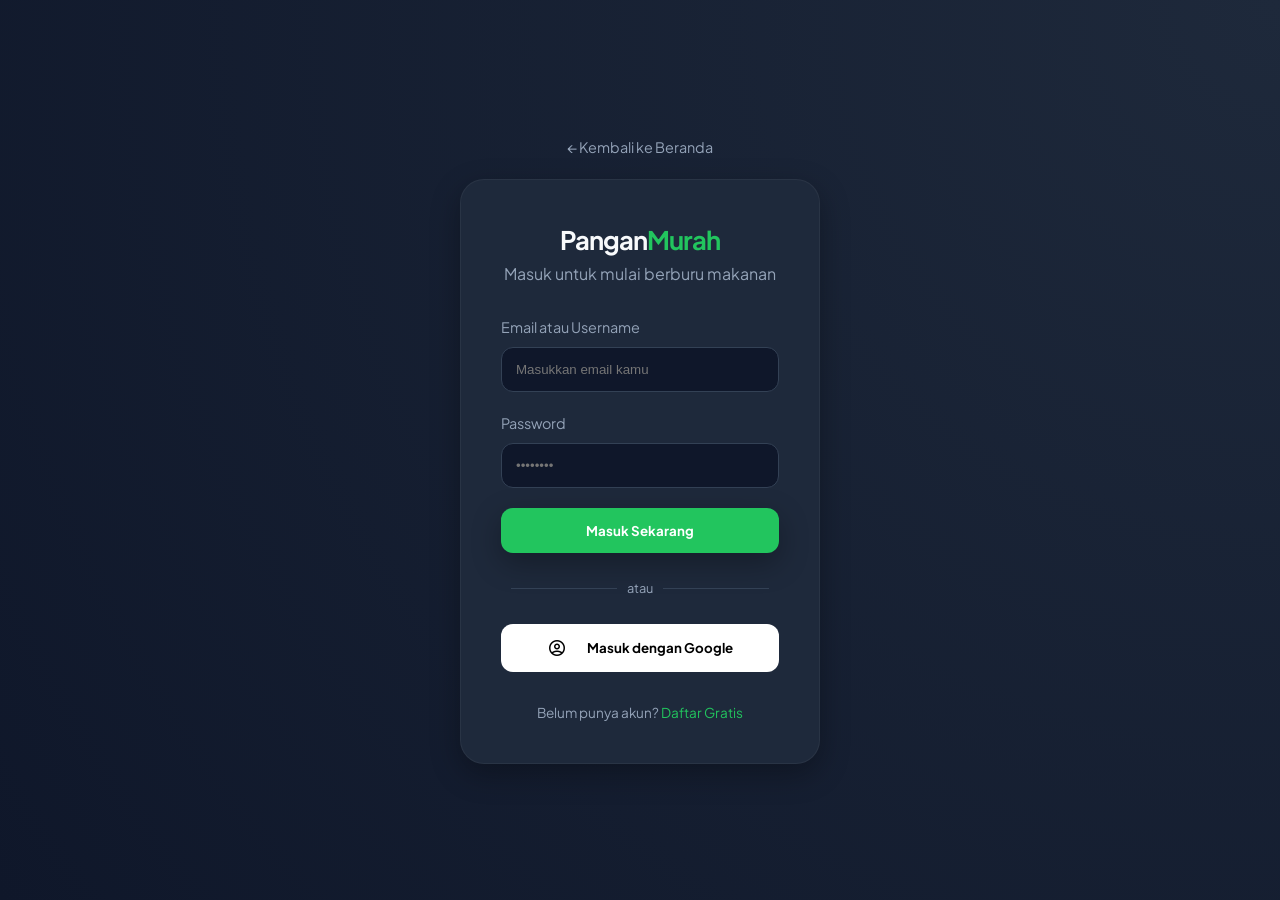
==== login.html @ 5896eb31 "update landing page" ====
<!DOCTYPE html>
<html lang="id">
<head>
    <meta charset="UTF-8">
    <meta name="viewport" content="width=device-width, initial-scale=1.0">
    <title>Login | Pangan Murah</title>
    <link href="https://fonts.googleapis.com/css2?family=Plus+Jakarta+Sans:wght@400;600;700&display=swap" rel="stylesheet">
    <link rel="stylesheet" href="style.css">
    <link rel="stylesheet" href="https://fonts.googleapis.com/css2?family=Material+Symbols+Outlined:opsz,wght,FILL,GRAD@20..48,100..700,0..1,-50..200" />
    <style>
        /* Styling Khusus Halaman Login */
        body {
            display: flex;
            align-items: center;
            justify-content: center;
            min-height: 100vh;
            margin: 0;
            background: radial-gradient(circle at top right, #1e293b, #0f172a);
        }
        .login-container {
            width: 100%;
            max-width: 400px;
            padding: 20px;
        }
        .login-box {
            background: var(--surface);
            padding: 40px;
            border-radius: 24px;
            border: 1px solid rgba(255,255,255,0.05);
        }
        .back-home {
            display: block;
            margin-bottom: 20px;
            color: var(--text-muted);
            text-decoration: none;
            font-size: 0.9rem;
        }
        .back-home:hover { color: var(--primary); }
        
        .input-group { margin-bottom: 20px; text-align: left; }
        .input-group label { display: block; margin-bottom: 8px; font-size: 0.9rem; color: var(--text-muted); }
        .input-group input {
            width: 100%;
            padding: 14px;
            border-radius: 12px;
            border: 1px solid #334155;
            background: #0f172a;
            color: white;
            outline: none;
        }
        .input-group input:focus { border-color: var(--primary); }
        
        .btn-full { width: 100%; text-align: center; border: none; font-family: inherit; cursor: pointer; }
        
        .google-btn {
            background: white;
            color: #000;
            display: flex;
            align-items: center;
            justify-content: center;
            gap: 10px;
            margin-top: 20px;
        }
        
        .divider {
            margin: 25px 0;
            display: flex;
            align-items: center;
            color: var(--text-muted);
            font-size: 0.8rem;
        }
        .divider::before, .divider::after {
            content: "";
            flex: 1;
            height: 1px;
            background: #334155;
            margin: 0 10px;
        }
    </style>
</head>
<body>

    <div class="login-container text-center">
        <a href="index.html" class="back-home">← Kembali ke Beranda</a>
        
        <div class="login-box shadow">
            <div class="logo mb-2">Pangan<span>Murah</span></div>
            <p style="color: var(--text-muted); margin-bottom: 30px;">Masuk untuk mulai berburu makanan</p>

            <form action="#">
                <div class="input-group">
                    <label>Email atau Username</label>
                    <input type="text" placeholder="Masukkan email kamu" required>
                </div>
                
                <div class="input-group">
                    <label>Password</label>
                    <input type="password" placeholder="••••••••" required>
                </div>

                <button type="submit" class="btn-primary btn-full shadow">Masuk Sekarang</button>
                
                <div class="divider">atau</div>

                <button type="button" class="btn-primary google-btn btn-full">
                    <span class="material-symbols-outlined" style="margin-right: 10px; font-size: 20px;">account_circle</span>
                    Masuk dengan Google
                </button>
            </form>

            <p style="margin-top: 30px; font-size: 0.85rem; color: var(--text-muted);">
                Belum punya akun? <a href="register.html" style="color: var(--primary); text-decoration: none;">Daftar Gratis</a>
            </p>
        </div>
    </div>

</body>
</html>
---- style.css ----
/* --- Root Variables (Design System Pangan Murah) --- */
:root {
    --primary: #22C55E;   /* Rescue Green */
    --secondary: #F97316; /* Fresh Orange */
    --dark: #0F172A;      /* Dark Slate */
    --surface: #1E293B;   /* Card Background */
    --text-light: #F8FAFC;
    --text-muted: #94A3B8;
}

/* --- Basic Reset --- */
* {
    margin: 0;
    padding: 0;
    box-sizing: border-box;
}

html {
    scroll-behavior: smooth;
}

body {
    font-family: 'Plus Jakarta Sans', sans-serif;
    background-color: var(--dark);
    color: var(--text-light);
    line-height: 1.6;
    overflow-x: hidden;
}

.container {
    max-width: 1100px;
    margin: 0 auto;
    padding: 0 20px;
}

.text-center { text-align: center; }
.shadow { box-shadow: 0 10px 30px rgba(0,0,0,0.3); }

/* --- Navigation --- */
header {
    padding: 20px 0;
    background-color: rgba(15, 23, 42, 0.9);
    position: sticky;
    top: 0;
    z-index: 1000;
    border-bottom: 1px solid rgba(255,255,255,0.05);
}

nav {
    display: flex;
    justify-content: space-between;
    align-items: center;
}

/* Container Navigasi */
nav {
    display: flex;
    justify-content: space-between;
    align-items: center;
    padding: 15px 0;
}

.nav-links {
    display: flex;
    list-style: none;
    gap: 30px; /* Jarak antar menu */
}

.nav-links a {
    text-decoration: none;
    color: var(--text-muted);
    font-weight: 500;
    font-size: 0.95rem;
    transition: 0.3s;
}

.nav-links a:hover {
    color: var(--primary);
}

/* Bagian Tombol Kanan */
.nav-auth {
    display: flex;
    align-items: center;
    gap: 15px;
}

.btn-login {
    text-decoration: none;
    color: white;
    font-weight: 600;
    padding: 10px 20px;
    transition: 0.3s;
}

.btn-login:hover {
    color: var(--primary);
}

/* Tombol Daftar di Navbar (Versi lebih kecil) */
nav .btn-primary {
    padding: 10px 20px;
    font-size: 0.9rem;
    border-radius: 10px;
}

.logo {
    font-size: 1.6rem;
    font-weight: 700;
    letter-spacing: -1px;
}

.logo span { color: var(--primary); }

.nav-links {
    display: flex;
    list-style: none;
    gap: 25px;
    align-items: center;
}

.nav-links a {
    color: var(--text-light);
    text-decoration: none;
    font-weight: 500;
    font-size: 0.95rem;
    transition: color 0.3s;
}

.nav-links a:hover { color: var(--primary); }

/* --- Buttons --- */
.btn-primary {
    background-color: var(--primary);
    color: white;
    padding: 14px 28px;
    border-radius: 12px;
    text-decoration: none;
    font-weight: 700;
    display: inline-block;
    transition: all 0.3s;
    border: none;
    cursor: pointer;
}

.btn-primary:hover {
    background-color: #16a34a;
    transform: translateY(-2px);
}

.btn-outline {
    border: 1px solid var(--primary);
    color: var(--primary);
    padding: 10px 20px;
    border-radius: 10px;
    text-decoration: none;
    transition: 0.3s;
}

.btn-outline:hover {
    background-color: var(--primary);
    color: white;
}

/* --- Hero Section --- */
.hero {
    display: flex;
    align-items: center;
    padding: 100px 20px;
    gap: 60px;
    min-height: 80vh;
}

.hero-content { flex: 1.2; }

.hero-content h1 {
    font-size: 3.5rem;
    line-height: 1.1;
    margin-bottom: 25px;
}

.highlight { color: var(--secondary); }

.hero-content p {
    font-size: 1.15rem;
    color: var(--text-muted);
    margin-bottom: 35px;
    max-width: 500px;
}

.hero-image {
    flex: 1;
    position: relative;
}

.main-img {
    width: 100%;
    border-radius: 24px;
    border: 8px solid var(--surface);
}

.badge-discount {
    position: absolute;
    top: -20px;
    right: -20px;
    background: var(--secondary);
    color: white;
    padding: 15px 25px;
    border-radius: 50px;
    font-weight: 800;
    font-size: 1.2rem;
    transform: rotate(12deg);
}

/* --- Features Section --- */
.features-bg {
    background-color: #0c1222;
    padding: 100px 0;
}

.section-title {
    font-size: 2.2rem;
    margin-bottom: 60px;
}

.features-grid {
    display: grid;
    grid-template-columns: repeat(auto-fit, minmax(280px, 1fr));
    gap: 30px;
}

.feature-card {
    background: var(--surface);
    padding: 40px;
    border-radius: 24px;
    text-align: left;
    transition: transform 0.3s;
}

.feature-card:hover {
    transform: translateY(-10px);
    border: 1px solid var(--primary);
}

.feature-card .icon {
    font-size: 2.5rem;
    margin-bottom: 20px;
}

.feature-card h3 {
    margin-bottom: 15px;
    font-size: 1.4rem;
}

.feature-card p {
    color: var(--text-muted);
}

/* --- Testimonial & Form --- */
.testimonial-section {
    padding: 100px 20px;
    display: grid;
    grid-template-columns: 1fr 1fr;
    gap: 50px;
    align-items: center;
}

.testimonial-card {
    background: linear-gradient(135deg, var(--surface), var(--dark));
    padding: 50px;
    border-radius: 24px;
    position: relative;
}

.testimonial-card p {
    font-style: italic;
    font-size: 1.3rem;
    margin-bottom: 20px;
}

.testimonial-card cite {
    color: var(--primary);
    font-weight: 600;
    display: block;
}

.cta-form {
    background: var(--surface);
    padding: 50px;
    border-radius: 24px;
}

.cta-form h3 { font-size: 1.8rem; margin-bottom: 10px; }
.cta-form p { color: var(--text-muted); margin-bottom: 25px; }

.form-group {
    display: flex;
    gap: 10px;
}

.form-group input {
    flex: 1;
    padding: 15px;
    border-radius: 12px;
    border: 1px solid #334155;
    background: #0f172a;
    color: white;
}

/* --- Footer v2.0 Styling --- */
footer {
    background: #080d1a;
    padding: 80px 0 40px;
    border-top: 1px solid rgba(255, 255, 255, 0.05);
    color: var(--text-light);
}

.footer-grid {
    display: grid;
    grid-template-columns: 2fr 1fr 1fr 1fr;
    gap: 40px;
    margin-bottom: 60px;
}

.footer-brand p {
    color: var(--text-muted);
    margin: 20px 0;
    max-width: 300px;
}

.footer-links-group h4 {
    font-size: 1.1rem;
    margin-bottom: 25px;
    color: var(--primary);
}

.footer-links-group ul {
    list-style: none;
    padding: 0;
}

.footer-links-group ul li {
    margin-bottom: 12px;
}

.footer-links-group ul li a {
    text-decoration: none;
    color: var(--text-muted);
    transition: 0.3s;
}

.footer-links-group ul li a:hover {
    color: var(--primary);
    padding-left: 5px;
}

.footer-links-group p {
    color: var(--text-muted);
    font-size: 0.9rem;
    margin-bottom: 10px;
}

.social-icons {
    display: flex;
    gap: 15px;
}

.social-icons a {
    text-decoration: none;
    background: var(--surface);
    width: 40px;
    height: 40px;
    display: flex;
    align-items: center;
    justify-content: center;
    border-radius: 50%;
    transition: 0.3s;
}

.social-icons a:hover {
    background: var(--primary);
    transform: translateY(-3px);
}

.footer-bottom {
    padding-top: 30px;
    border-top: 1px solid rgba(255, 255, 255, 0.05);
    font-size: 0.85rem;
    color: var(--text-muted);
}

/* Responsive Mobile */
@media (max-width: 768px) {
    .footer-grid {
        grid-template-columns: 1fr;
        text-align: center;
    }
    .footer-brand p {
        margin: 20px auto;
    }
    .social-icons {
        justify-content: center;
    }
}

/* --- Responsive (Mobile) --- */
@media (max-width: 992px) {
    .hero { flex-direction: column; text-align: center; padding: 60px 20px; }
    .hero-content h1 { font-size: 2.5rem; }
    .hero-content p { margin: 0 auto 30px; }
    .testimonial-section { grid-template-columns: 1fr; }
    .form-group { flex-direction: column; }
    .nav-links { display: none; }
}

/* --- Optimized Responsive Breakpoints --- */

/* Tablet & Mobile Landscape */
@media (max-width: 992px) {
    .hero {
        flex-direction: column-reverse; /* Gambar di atas, teks di bawah */
        text-align: center;
        padding: 40px 20px;
        gap: 30px;
    }

    .hero-content h1 {
        font-size: 2.5rem;
    }

    .hero-content p {
        margin: 0 auto 30px;
    }

    .testimonial-section {
        grid-template-columns: 1fr; /* Menumpuk vertikal */
        gap: 30px;
    }

    .nav-links {
        display: none; /* Sembunyikan menu desktop, bisa diganti hamburger menu nanti */
    }
}

/* Smartphone Portrait (Layar sangat kecil) */
@media (max-width: 576px) {
    .hero-content h1 {
        font-size: 2rem;
    }

    .badge-discount {
        padding: 8px 16px;
        font-size: 1rem;
        right: 10px;
        top: 10px;
    }

    .form-group {
        flex-direction: column; /* Input dan tombol jadi atas-bawah */
    }

    .form-group input {
        width: 100%;
    }

    .feature-card {
        padding: 25px;
    }

    .footer-content {
        flex-direction: column;
        text-align: center;
    }

    .footer-links {
        margin-top: 20px;
    }

    .footer-links a {
        margin: 0 10px;
    }
}
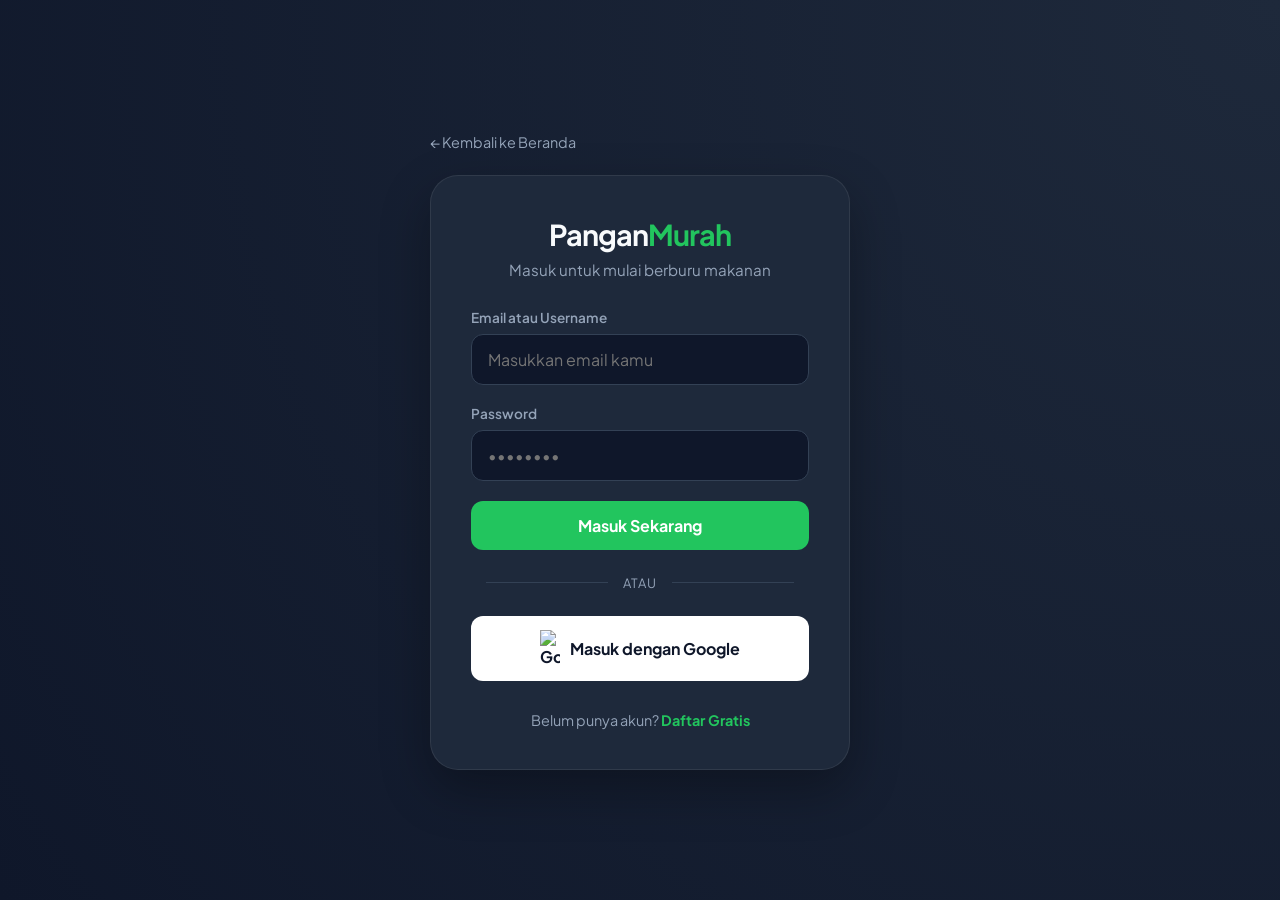
==== commit f4f5afe7: "update kali kali" ====
--- a/login.html
+++ b/login.html
@@ -5,87 +5,179 @@
     <meta name="viewport" content="width=device-width, initial-scale=1.0">
     <title>Login | Pangan Murah</title>
     <link href="https://fonts.googleapis.com/css2?family=Plus+Jakarta+Sans:wght@400;600;700&display=swap" rel="stylesheet">
-    <link rel="stylesheet" href="style.css">
     <link rel="stylesheet" href="https://fonts.googleapis.com/css2?family=Material+Symbols+Outlined:opsz,wght,FILL,GRAD@20..48,100..700,0..1,-50..200" />
+    
     <style>
-        /* Styling Khusus Halaman Login */
+        /* --- Design System (Variabel Warna) --- */
+        :root {
+            --primary: #22C55E;   /* Rescue Green */
+            --secondary: #F97316; /* Fresh Orange */
+            --dark: #0F172A;      /* Dark Slate */
+            --surface: #1E293B;   /* Card Background */
+            --text-light: #F8FAFC;
+            --text-muted: #94A3B8;
+        }
+
+        /* --- Global Reset --- */
+        * {
+            margin: 0;
+            padding: 0;
+            box-sizing: border-box;
+            font-family: 'Plus Jakarta Sans', sans-serif;
+        }
+
         body {
             display: flex;
             align-items: center;
             justify-content: center;
             min-height: 100vh;
-            margin: 0;
             background: radial-gradient(circle at top right, #1e293b, #0f172a);
-        }
+            color: var(--text-light);
+            padding: 20px;
+        }
+
+        /* --- Container --- */
         .login-container {
             width: 100%;
-            max-width: 400px;
-            padding: 20px;
-        }
+            max-width: 420px;
+        }
+
         .login-box {
             background: var(--surface);
             padding: 40px;
-            border-radius: 24px;
-            border: 1px solid rgba(255,255,255,0.05);
-        }
+            border-radius: 28px;
+            border: 1px solid rgba(255,255,255,0.08);
+            box-shadow: 0 20px 50px rgba(0,0,0,0.3);
+            text-align: center;
+        }
+
+        /* --- Logo & Text --- */
+        .logo {
+            font-size: 1.8rem;
+            font-weight: 700;
+            letter-spacing: -1px;
+            margin-bottom: 8px;
+        }
+        .logo span { color: var(--primary); }
+
         .back-home {
-            display: block;
-            margin-bottom: 20px;
+            display: inline-block;
+            margin-bottom: 24px;
             color: var(--text-muted);
             text-decoration: none;
             font-size: 0.9rem;
-        }
-        .back-home:hover { color: var(--primary); }
-        
-        .input-group { margin-bottom: 20px; text-align: left; }
-        .input-group label { display: block; margin-bottom: 8px; font-size: 0.9rem; color: var(--text-muted); }
+            transition: 0.3s;
+        }
+        .back-home:hover { color: var(--primary); transform: translateX(-5px); }
+
+        /* --- Form Elements --- */
+        .input-group { 
+            margin-bottom: 20px; 
+            text-align: left; 
+        }
+        .input-group label { 
+            display: block; 
+            margin-bottom: 8px; 
+            font-size: 0.85rem; 
+            color: var(--text-muted); 
+            font-weight: 600;
+        }
         .input-group input {
             width: 100%;
-            padding: 14px;
+            padding: 14px 16px;
             border-radius: 12px;
             border: 1px solid #334155;
             background: #0f172a;
             color: white;
             outline: none;
-        }
-        .input-group input:focus { border-color: var(--primary); }
-        
-        .btn-full { width: 100%; text-align: center; border: none; font-family: inherit; cursor: pointer; }
-        
-        .google-btn {
-            background: white;
-            color: #000;
+            font-size: 1rem;
+            transition: 0.3s;
+        }
+        .input-group input:focus { 
+            border-color: var(--primary); 
+            box-shadow: 0 0 0 4px rgba(34, 197, 94, 0.1);
+        }
+
+        /* --- Buttons --- */
+        .btn-full { 
+            width: 100%; 
+            padding: 14px;
+            border-radius: 12px;
+            font-weight: 700;
+            font-size: 1rem;
+            cursor: pointer;
+            transition: 0.3s;
+            border: none;
             display: flex;
             align-items: center;
             justify-content: center;
             gap: 10px;
-            margin-top: 20px;
-        }
-        
+        }
+
+        .btn-primary {
+            background: var(--primary);
+            color: white;
+        }
+        .btn-primary:hover {
+            background: #16a34a;
+            transform: translateY(-2px);
+            box-shadow: 0 10px 20px rgba(34, 197, 94, 0.2);
+        }
+
+        .google-btn {
+            background: white;
+            color: #0F172A;
+            margin-top: 10px;
+        }
+        .google-btn:hover {
+            background: #f1f5f9;
+            transform: translateY(-2px);
+        }
+
+        /* --- Divider --- */
         .divider {
             margin: 25px 0;
             display: flex;
             align-items: center;
             color: var(--text-muted);
             font-size: 0.8rem;
+            text-transform: uppercase;
+            letter-spacing: 1px;
         }
         .divider::before, .divider::after {
             content: "";
             flex: 1;
             height: 1px;
             background: #334155;
-            margin: 0 10px;
+            margin: 0 15px;
+        }
+
+        /* --- Link Bawah --- */
+        .register-link {
+            margin-top: 30px;
+            font-size: 0.9rem;
+            color: var(--text-muted);
+        }
+        .register-link a {
+            color: var(--primary);
+            text-decoration: none;
+            font-weight: 700;
+        }
+        .register-link a:hover {
+            text-decoration: underline;
         }
     </style>
 </head>
 <body>
 
-    <div class="login-container text-center">
+    <div class="login-container">
         <a href="index.html" class="back-home">← Kembali ke Beranda</a>
         
-        <div class="login-box shadow">
-            <div class="logo mb-2">Pangan<span>Murah</span></div>
-            <p style="color: var(--text-muted); margin-bottom: 30px;">Masuk untuk mulai berburu makanan</p>
+        <div class="login-box">
+            <div class="logo">Pangan<span>Murah</span></div>
+            <p style="color: var(--text-muted); margin-bottom: 30px; font-size: 0.95rem;">
+                Masuk untuk mulai berburu makanan
+            </p>
 
             <form action="#">
                 <div class="input-group">
@@ -98,18 +190,20 @@
                     <input type="password" placeholder="••••••••" required>
                 </div>
 
-                <button type="submit" class="btn-primary btn-full shadow">Masuk Sekarang</button>
+                <button type="submit" class="btn-full btn-primary">
+                    Masuk Sekarang
+                </button>
                 
                 <div class="divider">atau</div>
 
-                <button type="button" class="btn-primary google-btn btn-full">
-                    <span class="material-symbols-outlined" style="margin-right: 10px; font-size: 20px;">account_circle</span>
+                <button type="button" class="btn-full google-btn">
+                    <img src="https://www.gstatic.com/images/branding/product/1x/gsa_512dp.png" width="20" alt="Google">
                     Masuk dengan Google
                 </button>
             </form>
 
-            <p style="margin-top: 30px; font-size: 0.85rem; color: var(--text-muted);">
-                Belum punya akun? <a href="register.html" style="color: var(--primary); text-decoration: none;">Daftar Gratis</a>
+            <p class="register-link">
+                Belum punya akun? <a href="register.html">Daftar Gratis</a>
             </p>
         </div>
     </div>
